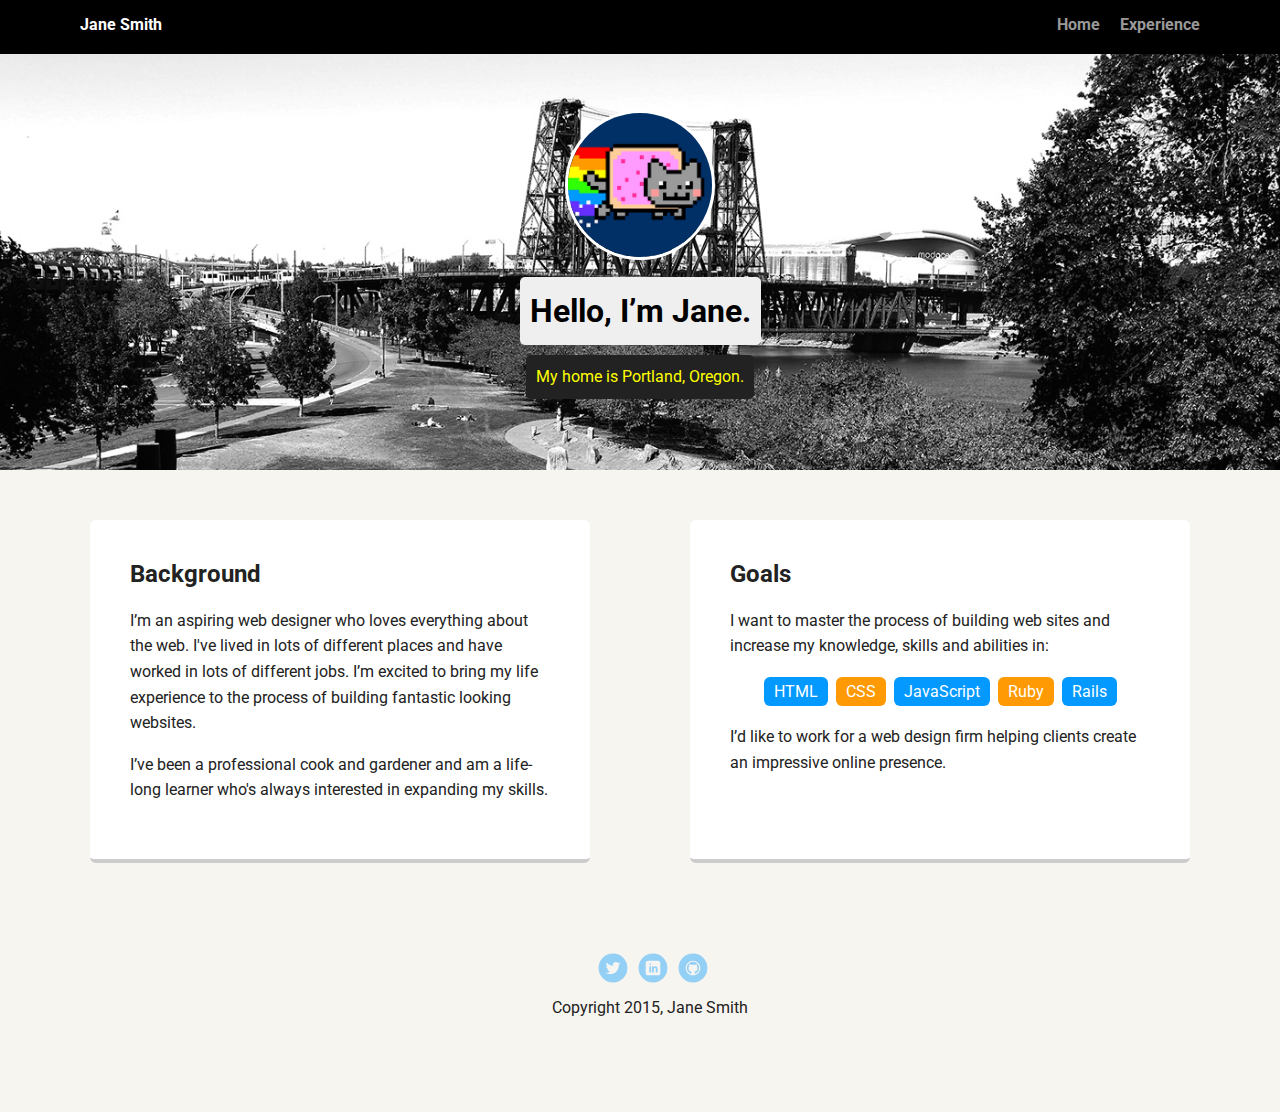
==== index.html @ 203831a4 "Added project starter files" ====
<!doctype html>
<html lang="en">
<head>
  <meta charset="utf-8">
  <title>Jane Smith's Profile</title>
  <meta name="viewport" content="width=device-width, initial-scale=1.0">
  <link rel="stylesheet" href="styles.css">
  <link href="https://fonts.googleapis.com/css?family=Muli%7CRoboto:400,300,500,700,900" rel="stylesheet"></head>
  <body>

    <div class="main-nav">
        <ul class="nav">
          <li class="name">Jane Smith</li>
          <li><a href="#">Home</a></li>
          <li><a href="#">Experience</a></li>
        </ul>
    </div>

    <header>
      <img src="images/me.png" alt="Drawing of Jane Smith" class="profile-image">
      <h1 class="tag name">Hello, I’m Jane.</h1>
      <p class="tag location">My home is Portland, Oregon.</p>
    </header>

    <main class="flex">
      <div class="card">
        <h2>Background</h2>
        <p>I’m an aspiring web designer who loves everything about the web. I've lived in lots of different places and have worked in lots of different jobs. I’m excited to bring my life experience to the process of building fantastic looking websites.</p>
        <p>I’ve been a professional cook and gardener and am a life-long learner who's always interested in expanding my skills.</p>
      </div> 

      <div class="card">
        <h2>Goals</h2>
        <p>I want to master the process of building web sites and increase my knowledge, skills and abilities in:</p>
        <ul class="skills">
          <li>HTML</li>
          <li>CSS</li>
          <li>JavaScript</li>
          <li>Ruby</li>
          <li>Rails</li>
        </ul>
        <p>I’d like to work for a web design firm helping clients create an impressive online presence.</p>
      </div> 

    </main>
    <footer>
      <ul>
        <li><a href="#" class="social twitter">Twitter</a></li>
        <li><a href="#" class="social linkedin">LinkedIn</a></li>
        <li><a href="#" class="social github">Github</a></li>
      </ul>
      <p class="copyright">Copyright 2015, Jane Smith</p>
    </footer>
  </body>
  </html>
---- styles.css ----
/* Global Layout Set-up */
* { 
  box-sizing: border-box;
}
  
body {
  margin: 0;
  padding: 0;
  text-align: center;
  font-family: 'Roboto', sans-serif;
  color: #222;
  background: #f7f5f0;
}
/* Link Styles */

a {
  text-decoration: none;
  color: #999;
}
a:hover {
  color: #6633ff;
}

/* Section Styles */

.main-nav {
  width: 100%;
  background: black;
  min-height: 30px;
  padding: 10px;
  position: fixed;
  text-align: center;
}
.nav {
  display: flex;
  justify-content: space-around;
  font-weight: 700;
  list-style-type: none;
  margin: 0 auto;
  padding: 0;
}

.nav .name {
    display: block;
    margin-right: auto;
    color: white;
}
.nav li {
  padding: 5px 10px 10px 10px;
}
.nav a {
  transition: all .5s;
}
.nav a:hover {
  color: white
}

header {
  text-align: center;
  background: url('images/portland.jpg') no-repeat top center ;
  background-size: cover;
  overflow: hidden;
  padding-top: 60px;
}
header {
  line-height: 1.5;
}
header .profile-image {
  margin-top: 50px;
  width: 150px;
  height: 150px;
  border-radius: 50%;
  border: 3px solid white;
  transition: all .5s;
}
header .profile-image:hover {
  transform: scale(1.2) rotate(5deg);
}
.tag {
  background-color: #efefef;
  color: black;
  padding: 10px;
  border-radius: 5px;
  display: table;
  margin: 10px auto;
} 
.location {
  background-color: #222;
  color: yellow;
}
.card {
  margin: 30px;
  padding: 20px 40px 40px;
  max-width: 500px;
  text-align: left;
  background: #fff;
  border-bottom: 4px solid #ccc;
  border-radius: 6px;
  transition: all .5s;
}
.card:hover {
  border-color: #ff99ff;
}

ul.skills {
  padding: 0;
  text-align: center;
}

.skills li {
  border-radius: 6px;
  display: inline-block;
  background: #ff9904;
  color: white;
  padding: 5px 10px;
  margin: 2px;
}

.skills li:nth-child(odd) {
  background: #0399ff;
}

footer {
  width: 100%;
  min-height: 30px;
  padding: 20px 0 40px 20px;
}

footer .copyright {
  top: -8px;
  font-size: .75em;
}

footer ul {
  list-style-type: none;
  margin: 0;
  padding: 0;
}

footer ul li {
  display: inline-block;
}

a.social {
  display: inline-block;
  text-indent: -9999px;
  margin-left: 5px;
  width: 30px;
  height: 30px;
  background-size: 30px 30px;
  opacity: .4;
  transition: all .5s;
}
a.twitter {
  background-image: url(images/twitter.svg);
}
a.linkedin {
  background-image: url(images/linkedin.svg);
}
a.github {
  background-image: url(images/github.svg);
}
a.social:hover {
  opacity: 1;
}
.clearfix {
  clear: both;
}

/* Styles for larger screens */
@media screen and (min-width: 720px) {
  
  .flex {
      display: -ms-flexbox;      /* TWEENER - IE 10 */
      display: flex; 
      max-width: 1200px;
      -ms-flex-pack: distribute;
      justify-content: space-around;
      margin: 0 auto;
  }

  header {
    min-height: 470px;
  }

  .nav {
    max-width: 1200px;
    padding: 0 30px;
  }


  main {
    padding-top: 20px;
  }

  main p {
    line-height: 1.6em;
  }

  footer {
    font-size: 1.3em;
    max-width: 1200px;
    margin: 40px auto;
  }

}
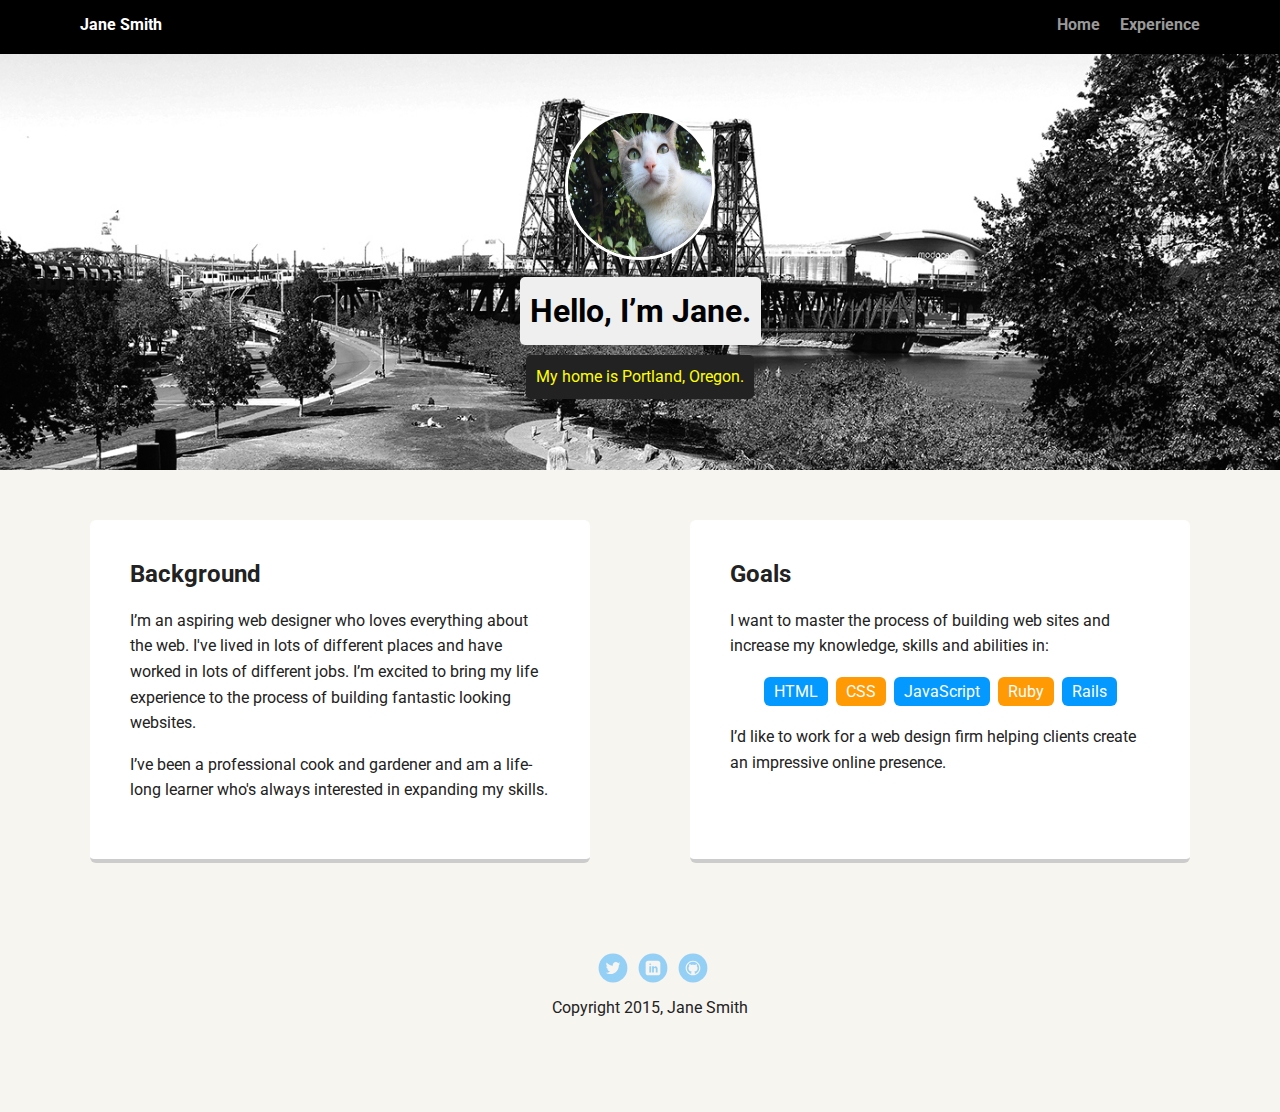
==== commit cadf864d: "Updated image file path and alt" ====
--- a/index.html
+++ b/index.html
@@ -17,7 +17,7 @@
     </div>
 
     <header>
-      <img src="images/me.png" alt="Drawing of Jane Smith" class="profile-image">
+      <img src="images/cat.jpg" alt="Picture of my cat" class="profile-image">
       <h1 class="tag name">Hello, I’m Jane.</h1>
       <p class="tag location">My home is Portland, Oregon.</p>
     </header>
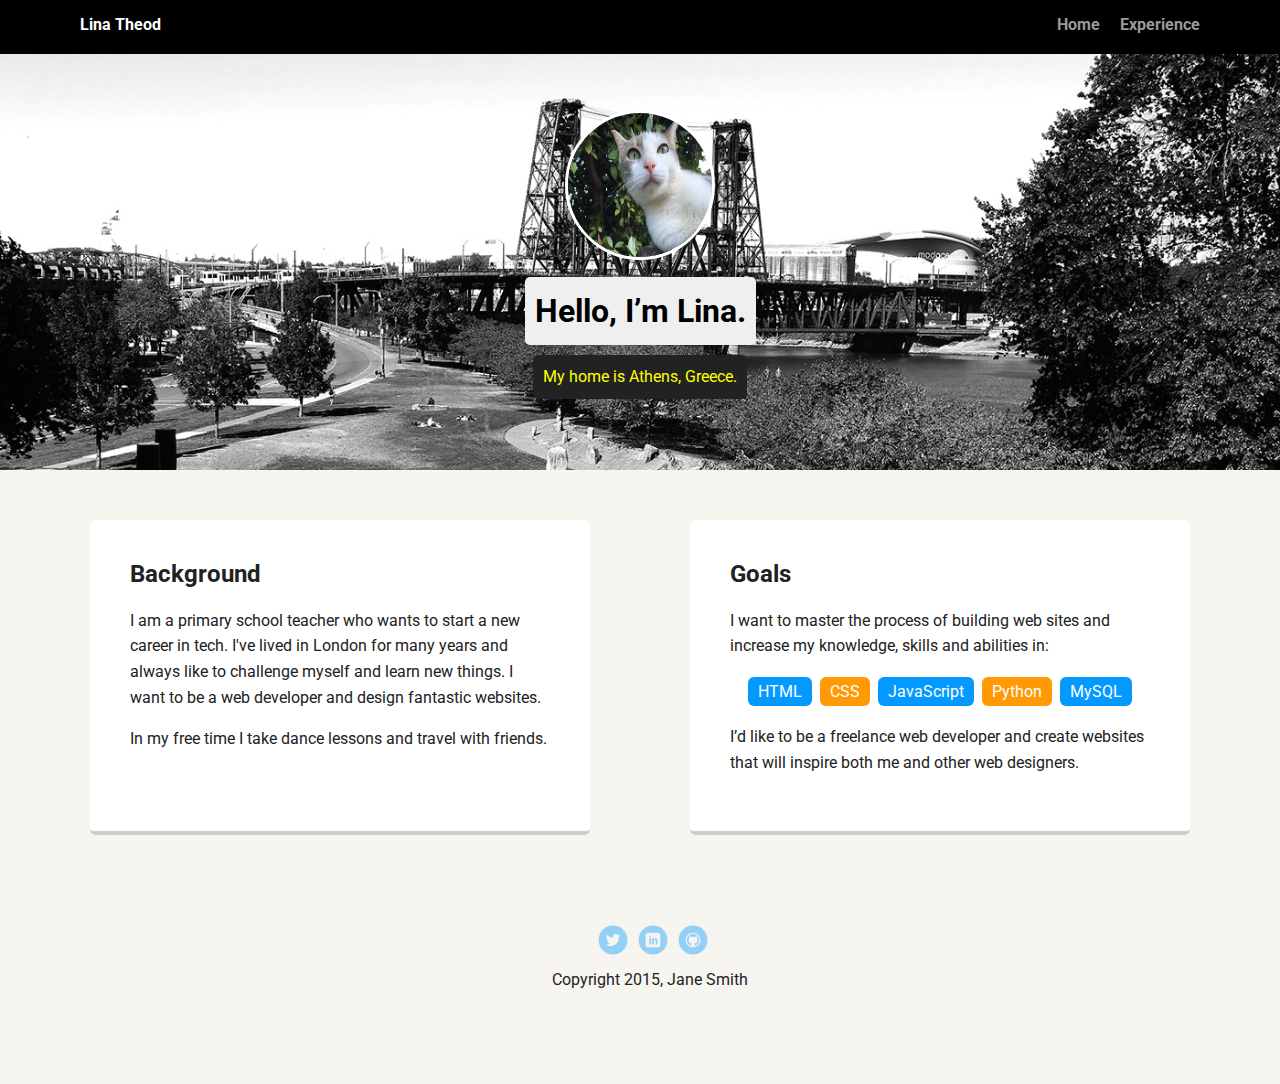
==== commit dd42a1f3: "Updated personal info" ====
--- a/index.html
+++ b/index.html
@@ -10,7 +10,7 @@
 
     <div class="main-nav">
         <ul class="nav">
-          <li class="name">Jane Smith</li>
+          <li class="name">Lina Theod</li>
           <li><a href="#">Home</a></li>
           <li><a href="#">Experience</a></li>
         </ul>
@@ -18,15 +18,15 @@
 
     <header>
       <img src="images/cat.jpg" alt="Picture of my cat" class="profile-image">
-      <h1 class="tag name">Hello, I’m Jane.</h1>
-      <p class="tag location">My home is Portland, Oregon.</p>
+      <h1 class="tag name">Hello, I’m Lina.</h1>
+      <p class="tag location">My home is Athens, Greece.</p>
     </header>
 
     <main class="flex">
       <div class="card">
         <h2>Background</h2>
-        <p>I’m an aspiring web designer who loves everything about the web. I've lived in lots of different places and have worked in lots of different jobs. I’m excited to bring my life experience to the process of building fantastic looking websites.</p>
-        <p>I’ve been a professional cook and gardener and am a life-long learner who's always interested in expanding my skills.</p>
+        <p>I am a primary school teacher who wants to start a new career in tech. I've lived in London for many years and always like to challenge myself and learn new things. I want to be a web developer and design fantastic websites.</p>
+        <p>In my free time I take dance lessons and travel with friends.</p>
       </div> 
 
       <div class="card">
@@ -36,10 +36,10 @@
           <li>HTML</li>
           <li>CSS</li>
           <li>JavaScript</li>
-          <li>Ruby</li>
-          <li>Rails</li>
+          <li>Python</li>
+          <li>MySQL</li>
         </ul>
-        <p>I’d like to work for a web design firm helping clients create an impressive online presence.</p>
+        <p>I’d like to be a freelance web developer and create websites that will inspire both me and other web designers.</p>
       </div> 
 
     </main>
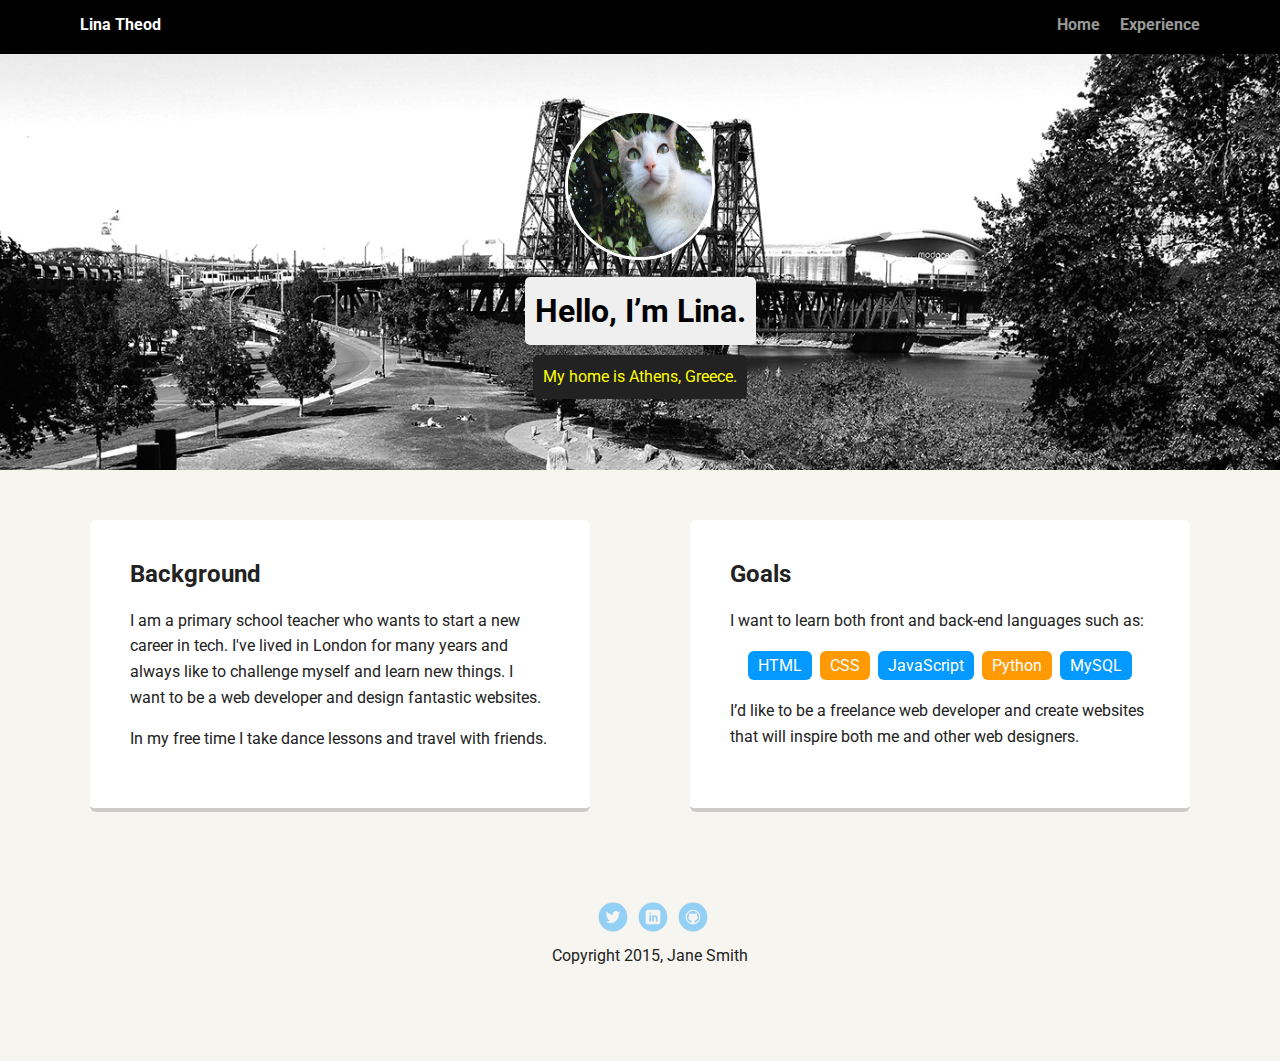
==== commit b577b8ff: "Update index.html" ====
--- a/index.html
+++ b/index.html
@@ -31,7 +31,7 @@
 
       <div class="card">
         <h2>Goals</h2>
-        <p>I want to master the process of building web sites and increase my knowledge, skills and abilities in:</p>
+        <p>I want to learn both front and back-end languages such as:</p>
         <ul class="skills">
           <li>HTML</li>
           <li>CSS</li>
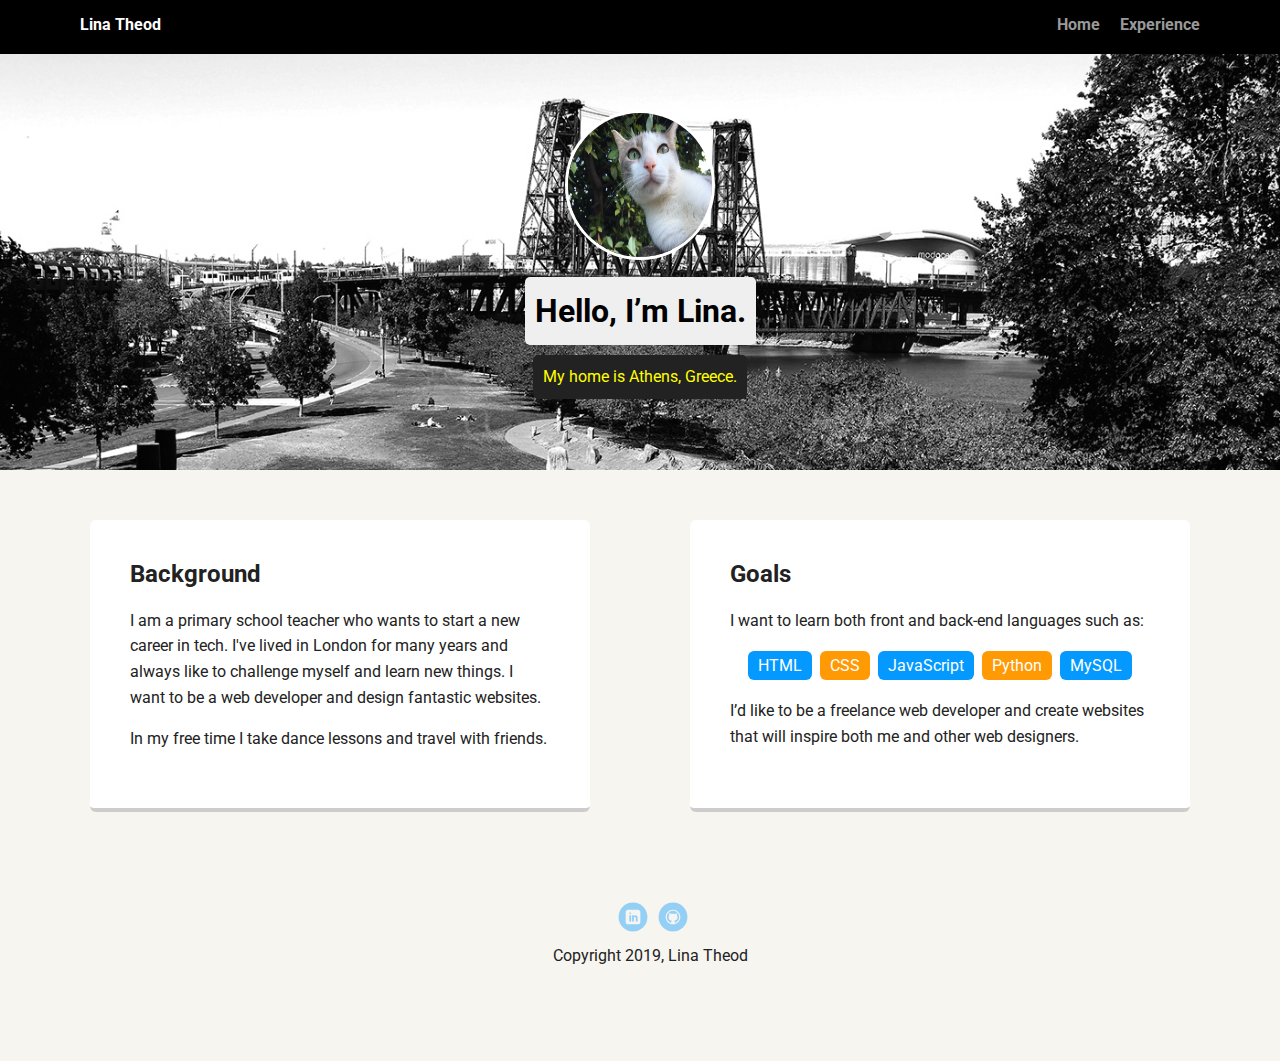
==== commit 3d735a48: "updated footer content" ====
--- a/index.html
+++ b/index.html
@@ -45,11 +45,10 @@
     </main>
     <footer>
       <ul>
-        <li><a href="#" class="social twitter">Twitter</a></li>
-        <li><a href="#" class="social linkedin">LinkedIn</a></li>
-        <li><a href="#" class="social github">Github</a></li>
+        <li><a href="https://www.linkedin.com/company/lenstore-co-uk/" class="social linkedin">LinkedIn</a></li>
+        <li><a href="https://github.com/lina1981" class="social github">Github</a></li>
       </ul>
-      <p class="copyright">Copyright 2015, Jane Smith</p>
+      <p class="copyright">Copyright 2019, Lina Theod</p>
     </footer>
   </body>
   </html>
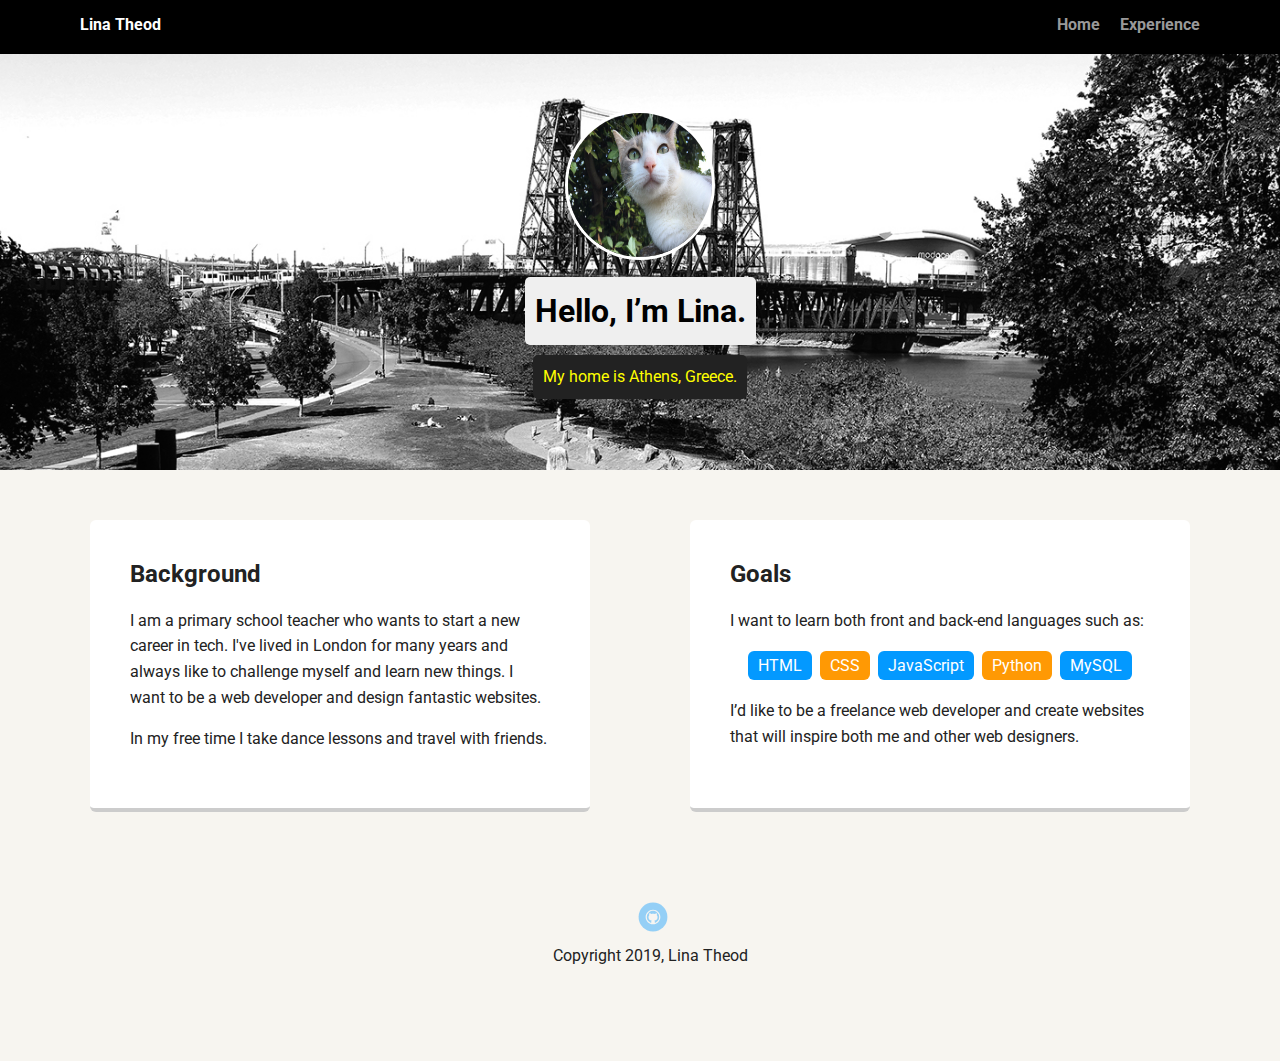
==== commit a5d98907: "Update index.html" ====
--- a/index.html
+++ b/index.html
@@ -45,7 +45,6 @@
     </main>
     <footer>
       <ul>
-        <li><a href="https://www.linkedin.com/company/lenstore-co-uk/" class="social linkedin">LinkedIn</a></li>
         <li><a href="https://github.com/lina1981" class="social github">Github</a></li>
       </ul>
       <p class="copyright">Copyright 2019, Lina Theod</p>
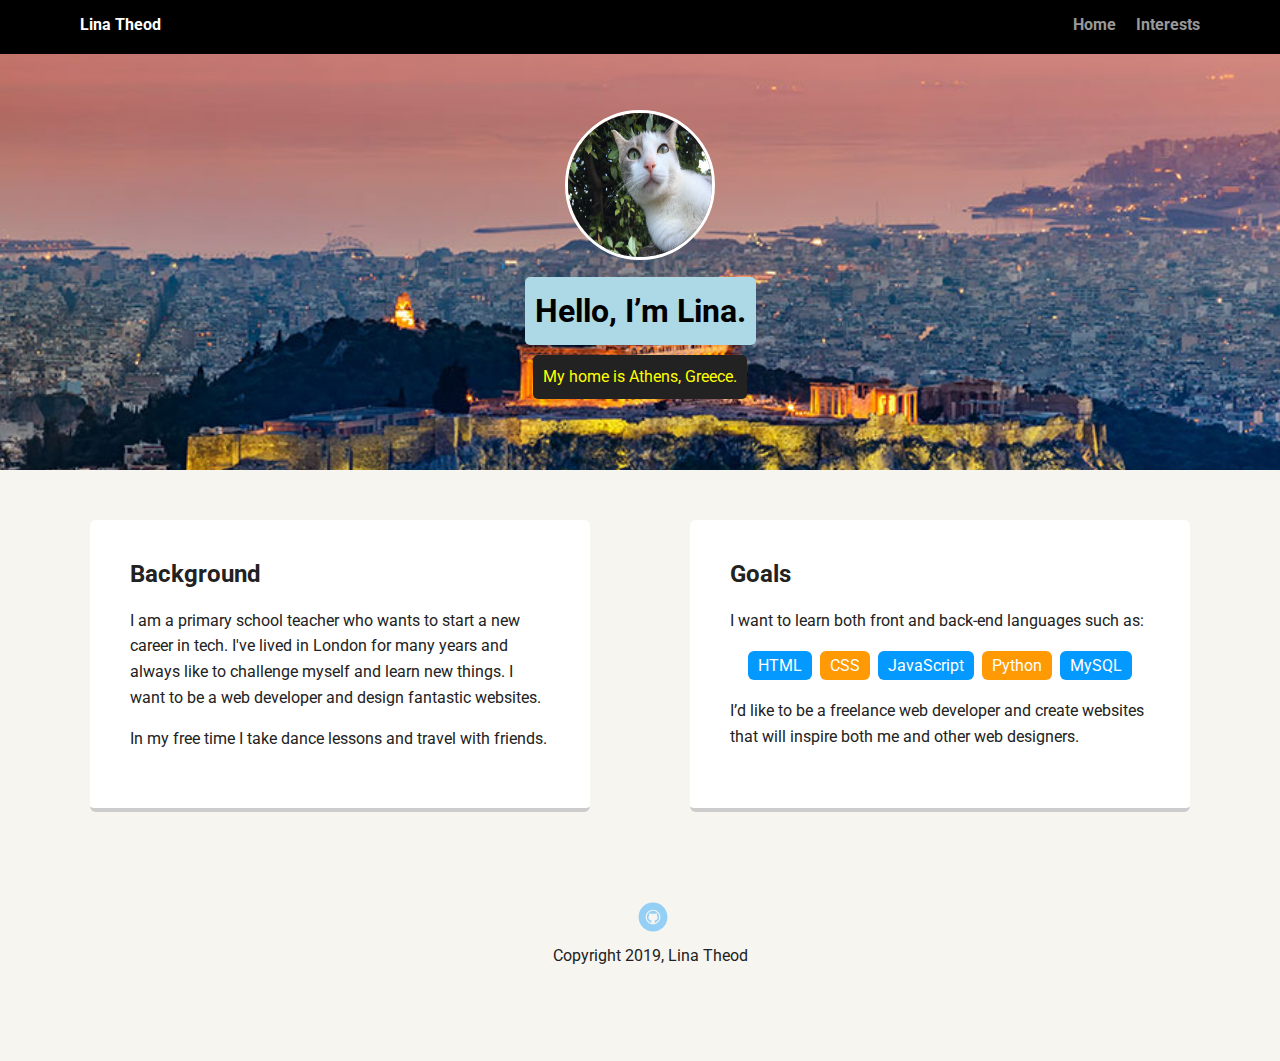
==== commit 00d6b870: "updated link to experience page" ====
--- a/index.html
+++ b/index.html
@@ -11,8 +11,8 @@
     <div class="main-nav">
         <ul class="nav">
           <li class="name">Lina Theod</li>
-          <li><a href="#">Home</a></li>
-          <li><a href="#">Experience</a></li>
+          <li><a href="index.html">Home</a></li>
+          <li><a href="interests.html">Interests</a></li>
         </ul>
     </div>
 
--- a/styles.css
+++ b/styles.css
@@ -31,6 +31,7 @@
   position: fixed;
   text-align: center;
 }
+
 .nav {
   display: flex;
   justify-content: space-around;
@@ -57,7 +58,7 @@
 
 header {
   text-align: center;
-  background: url('images/portland.jpg') no-repeat top center ;
+  background: url('images/athens.jpg') no-repeat top center ;
   background-size: cover;
   overflow: hidden;
   padding-top: 60px;
@@ -74,11 +75,11 @@
   transition: all .5s;
 }
 header .profile-image:hover {
-  transform: scale(1.2) rotate(5deg);
+  transform: scale(1.2) rotate(15deg);
 }
 .tag {
-  background-color: #efefef;
-  color: black;
+  background-color: #ADD8E6;
+  color: #000;
   padding: 10px;
   border-radius: 5px;
   display: table;
@@ -93,14 +94,16 @@
   padding: 20px 40px 40px;
   max-width: 500px;
   text-align: left;
+  
   background: #fff;
   border-bottom: 4px solid #ccc;
   border-radius: 6px;
   transition: all .5s;
 }
 .card:hover {
-  border-color: #ff99ff;
-}
+  border-color: #E0FFFF;
+}
+
 
 ul.skills {
   padding: 0;
